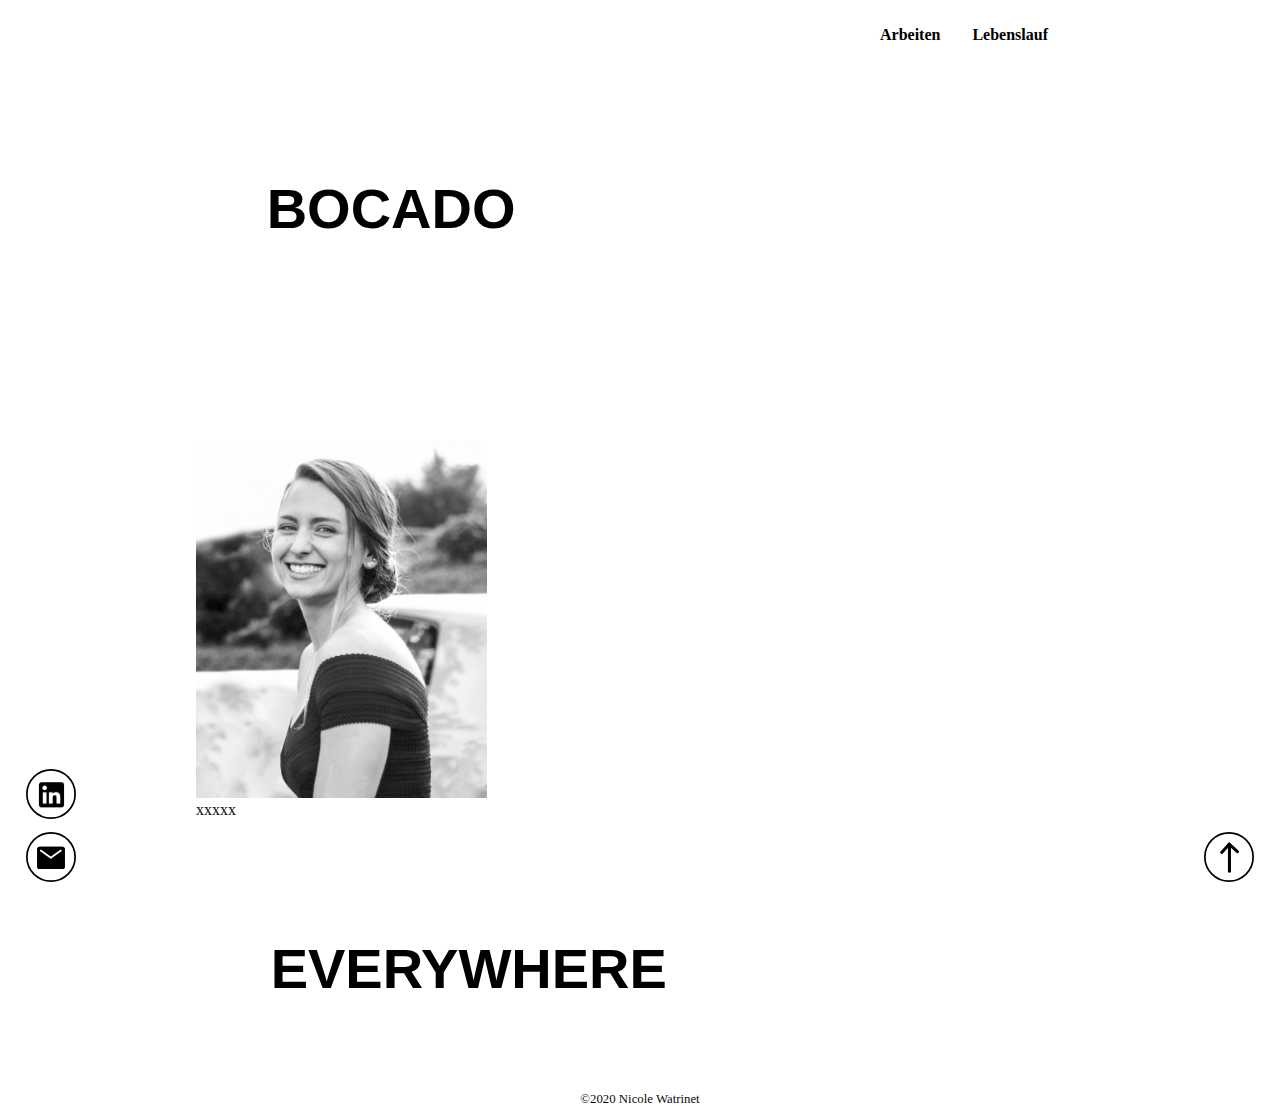
==== arbeiten.html @ c2a47a8d "Anpassung Mobile, Footer und Anfang Seite Arbeitenübersicht" ====
<!-- auskommentieren -->

<!DOCTYPE html>

<html lang="en">

<head>
  <meta charset="utf-8">
  <title >Nicole Watrinet</title>
  <meta name="description" content="Lebenslauf">
  <meta name="viewport" content="width=device-width, initial-scale=1">
  <link rel="stylesheet" href="css/foundation.css">
  <link rel="stylesheet" href="css/normalize.css">
  <link rel="stylesheet" href="css/style.css">
  <link rel="stylesheet" type="text/css" href="css/arbeiten.css">
  <script></script>

</head>

<body>
	<nav class="top-bar topbar-responsive">
  <div id="topbar-responsive" class="topbar-responsive-links">
    <div class="top-bar-right">
      <ul class="menu align-right horizontal">
        <li><a href="arbeiten.html"  class="active" >Arbeiten</a></li>
        <li> </li>
        <li><a href="https://niciwatri.github.io/curriculum-vitae">Lebenslauf</a></li>
      </ul>
    </div>
  </div>
</nav>

<div class="contact">	
	<div class="icon">
			<a href="https://www.linkedin.com/in/nicole-watrinet-79b214116"> <img src="img/linkedin.svg" alt="Linkedin"> </a>
			<br>
			<br>
			<a href="mailto:nicolewatrinet@outlook.com"> <img src="img/mail.svg" alt="E-Mail"> </a>
	</div>
</div>

	


<div class="top">	
	<div class="icon">
			<a href="#top"> <img src="img/pfeil-nach-oben.svg" alt="Zum Anfang"> </a>
	</div>
</div>


<div class="portfolio-resume grid-y" >
	<div class="cells large-11 large-offset-1"><h2>Bocado</h2></div>

<div class="grid-x">
  <div class="cell small-12 medium-5 large-4 renatos-awesome"> 
    <div class="image-wraper"> 
      <img class="hoverbild" src="img/nicole-watrinet.jpg" alt="Porträt Nicole Watrinet schwarz-weiss"> 
      <a href="http://html-seminar.de">
        <img class="bildfarbig" src="img/nicole-watrinet-farbig.jpg" alt="Porträt Nicole Watrinet farbig"> 
      </a> 
    </div>
    <figcaption>xxxxx</figcaption>
  </div>

  


	<div class="cell large-11 large-offset-1"><h2>Everywhere</h2></div>


</div>


</body>

<footer>
  <div>©2020 Nicole Watrinet</div>
</footer>

</html>
---- css/style.css ----
@import 'foundation';

@font-face { font-family: 'Gilroy-ExtraBold.otf' 'Gilroy-Ligt.otf';
             src: url('Gilroy/Gilroy-ExtraBold.otf' 'Gilroy/Gilroy-Light.otf') format('opentype'); 
                }

@include foundation-xy-grid-classes(
  /* options
  $base-grid: true,
  $margin-grid: true,
  $padding-grid: true,
  $block-grid: true,
  $collapse: true,
  $offset: true,
  $vertical-grid: true,
  $frame-grid: true
  */
);

/* Navigation */
.top-bar-right li a {
  font-weight: 600;
}

.top-bar.topbar-responsive{
  justify-content: flex-end;
}

.top-bar{
  background-color: white;
}

.top-bar ul {
  background-color: white;
}
.topbar-responsive {
  padding: 1rem 1.5rem;
}

.topbar-responsive{
  color: black;
  vertical-align: middle;
}

.topbar-responsive .menu li:last-of-type {
  margin-right: 0;
}

.topbar-responsive .menu a {
  color: black;
  transition: color 0.15s ease-in;
}

.topbar-responsive .menu a:hover {
  color: #82142b;
  text-decoration: underline;
}

@media screen and (max-width: 39.9375em) {
  .topbar-responsive .menu a {
    padding: 0.875rem ;
  }
}


@media screen and (max-width: 39.9375em) /*mobile*/ {
  .topbar-responsive .menu .topbar-responsive-button {
    width: 100%;
    margin: 0.875rem ;
  }
}

@media screen and (max-width: 39.9375em) {
  .topbar-responsive {
    padding: 0.75rem;
  }
  .topbar-responsive .top-bar-title {
    position: relative;
    width: 100vw;
  }
  .topbar-responsive .top-bar-title span {
    position: absolute;
    right: 0;
    border: 1px solid #fefefe;
    border-radius: 5px;
    padding: 0.25rem 0.45rem;
    top: 50%;
    -webkit-transform: translateY(-50%);
        -ms-transform: translateY(-50%);
            transform: translateY(-50%);
  }
  .topbar-responsive .top-bar-title span .menu-icon {
    margin-bottom: 4px;
  }
}

@-webkit-keyframes fadeIn {
  from {
    opacity: 0;
  }
  to {
    opacity: 1;
  }
}

@keyframes fadeIn {
  from {
    opacity: 0;
  }
  to {
    opacity: 1;
  }
}

@-webkit-keyframes slideDown {
  0% {
    -webkit-transform: translateY(-100%);
            transform: translateY(-100%);
  }
  100% {
    -webkit-transform: translateY(0%);
            transform: translateY(0%);
  }
}

@keyframes slideDown {
  0% {
    -webkit-transform: translateY(-100%);
            transform: translateY(-100%);
  }
  100% {
    -webkit-transform: translateY(0%);
            transform: translateY(0%);
  }
}

@media screen and (max-width: 39.9375em) {
  .topbar-responsive-links {
    -webkit-animation-fill-mode: both;
            animation-fill-mode: both;
    -webkit-animation-duration: 0.5s;
            animation-duration: 0.5s;
    width: 100%;
    -webkit-animation: fadeIn 1s ease-in;
            animation: fadeIn 1s ease-in;
  }
}

/*Nav fertig*/

/* Reverse Mask */
.mask {
  
  display: inline-block;
  overflow: hidden;
  
  /* Background to mask */
  background-color: linear-gradient(to right, #90153b 25%, #389ef9 100%);
  -webkit-text-fill-color: transparent;
  -webkit-background-clip: text;
  -moz-background-clip: text;
  -o-background-clip: text;
  background-clip: text;
  
  /* Text size and style */
  /*font-family: Gilroy;
  font-size: 4.4em;
  font-weight: 900;
  line-height: 100%;
  text-transform: uppercase;
  letter-spacing: 0.025em;
  -webkit-text-stroke: none;*/
 }
 


#child {
  order: integer;
}

.container {
  display: flex;
  flex-flow: row wrap;
  flex-direction: row;
  flex-wrap: wrap;
  align-items: flex-start;
}

.cell{
      border:0px;
      padding: 4px;

    }

.navigation {
  margin-bottom: 6%;
  text-align: center;
  line-height: 1.1;
}

.contact{
  font-size: 1em;
  line-height: 80%;
  position: fixed;
  left: 2%;
  bottom: 2%;
  display: sticky;
}

.top{
  font-size: 1em;
  line-height: 80%;
  position: fixed;
  right: 2%;
  bottom: 2%;
  display: sticky;
}

.icon {
  display: inline-block;
  width: 50px;
  z-index: 100000;
}

.icon a:hover {
opacity: 0.5;
}

.image-wraper {
  position: relative;
}

.image-wraper:hover .hoverbild{
opacity: 0;
}

.image-wraper .hoverbild{
  position: absolute;
}

@media screen and (max-width: 650px) and (min-width: 450px){
  .icon {
    width: 40px;
    }

  h1 {
    font-size: 1.2em;
  }

  h2 {
    font-size: 2.5em;
  }

}

@media screen and (max-width: 450px){
  h2 {
    font-size: 2em;
  }

  h1 {
    font-size: 3em;
  }

  body {
   
    margin-right: 0;
    margin-left: 0:;

  }
}

footer {
  font-size: 0.8em;
  text-align: center;
  margin-bottom: 10px;
  margin-top: 30px;
}

.active {
  color: #82142b;
  text-decoration: underline;
}

body {
	background-color: white;
	font-family: Gilroy;
  margin-left: 15%;
  margin-right: 15%;
  -webkit-hyphens: auto;
  -ms-hyphens: auto;
  hyphens: auto;

}

h1:hover {
  -webkit-text-stroke: none;

}

h1 {
  font-family: Gilroy;
  color: white;
  font-size: 4.4em;
  font-weight: 900;
  line-height: 100%;
  text-transform: uppercase;
  letter-spacing: 0.025em;
  -webkit-text-stroke: 1.5px #000;
  z-index: 10000;
  -webkit-hyphens: none;
  -ms-hyphens: none;
  hyphens: none;
}

h2 {
  color: black;
  font-size: 3.5em;
  font-weight: 900;
  text-transform: uppercase;
  margin-top: 100px;
  -webkit-hyphens: none;
  -ms-hyphens: none;
  hyphens: none;
}

h3 {
  color: black;
  font-size: 1.2em;
  font-weight: 900;
  text-transform: uppercase;
  /*text-decoration: underline overline black;*/
  /*border-top: 2px solid black;
  border-bottom: 2px solid black;*/
}

.lead {
  font-size: 1.4em;
}

h4 {
  font-weight: 900;
  font-size: 1.2em;
}

p {
  font-size: 1.2em;
  line-height: 110%;
  margin: 1.5%;
  margin-top: 0;
}

.cell{
position: relative;
}



/* Portfolio Grid */
.grid-x {
  margin-bottom: 40px;
}

.portfolio-flex-item {
  margin-bottom: 40px;
}

h3:after {
  display: inline-block;
  position: absolute;
  left: 0;
  content: "";
  width: 6%;
  height: 65%;
  border-top: 2px solid black;
  border-bottom: 2px solid black;
}

.portfolio-flex-container {
  display: flex;
  flex-direction: row;
  flex-wrap: wrap;
  justify-content: space-between;
}
.portfolio-flex-container .portfolio-flex-item {
flex-basis: 33%;

}

.renatos-awesome {
margin-top: 20%;
}

/* Timeline */

.timeline .timeline-item::after, .timeline .timeline-item::before {
  clear: both;
  content: '';
  display: block;
  width: 100%;
}

.timeline {
  margin: 30px auto;
  padding: 0 10px;
  position: relative;
  transition: all 0.25s ease-in;
  width: 100%;
}

.timeline::before {
  background: black;
  content: '';
  height: 100%;
  left: 50%;
  position: absolute;
  top: 0;
  width: 3px;
}

.timeline::after {
  clear: both;
  content: '';
  display: table;
  width: 100%;
}

.timeline a {
  color: black;
  font-weight: bold;
  transition: all 0.25s ease-in;
}

.timeline a:hover {
  box-shadow: 0 1px 0px 0px #fefefe;
  transition: all 0.25s ease-in;
}

.timeline .timeline-item {
  margin-bottom: 50px;
  position: relative;
}

.timeline .timeline-item .timeline-icon {
  background: white;
  border-radius: 50%;
  border-color: black;
  border-width: 1.5px;
  border-style: solid;
  height: 50px;
  left: 50%;
  margin-left: -23px;
  overflow: hidden;
  position: absolute;
  top: 0;
  width: 50px;
}

.timeline .timeline-item .timeline-icon img,
.timeline .timeline-item .timeline-icon svg {
  left: 12px;
  position: relative;
  top: 10px;
}

.timeline .timeline-item .timeline-icon svg {
  top: 14px;
}

.timeline .timeline-item .timeline-content {
  padding: 20px;
  text-align: right;
  transition: all 0.25s ease-in;
  width: 45%;
  background: transparent;
}

.timeline .timeline-item .timeline-content p {
  color: black;
}

.timeline .timeline-item .timeline-content p {
  font-size: 16px;
  line-height: 1.4;
  margin-bottom: 0;
}

.timeline .timeline-item .timeline-content .timeline-content-date {
  font-size: 16px;
  font-weight: bold;
  margin-bottom: 2%;
  position: relative;
  /*border-top: 2px solid black;
  border-bottom: 2px solid black;*/
}
.timeline .timeline-item .timeline-content .timeline-content-date .year {
  position: relative;
}
.timeline .timeline-item .timeline-content .timeline-content-date span.year:after {
  display: inline-block;
  position: absolute;
  left: 0;
  top: 0;
  content: "";
  width: 40%;
  height: 100%;
  border-top: 2px solid black;
  border-bottom: 2px solid black;
}


.timeline .timeline-item .timeline-content .timeline-content-month {
  font-size: 0.875rem;
  text-transform: uppercase;
  font-weight: 400;
}

.timeline .timeline-item .timeline-content.right {
  float: right;
  text-align: left;
}

@media screen and (max-width: 39.9375em) {
  .timeline {
    margin: 30px;
    padding: 0;
    width: 90%;
  }
  .timeline::before {
    left: 0;
  }
  .timeline .timeline-item .timeline-content {
    float: right;
    text-align: left;
    width: 90%;
  }
  .timeline .timeline-item .timeline-content::before, .timeline .timeline-item .timeline-content.right::before {
    border-left: 0;
    border-right: 7px solid black;
    left: 10%;
    margin-left: -6px;
  }
  .timeline .timeline-item .timeline-icon {
    left: 0;
  }
}
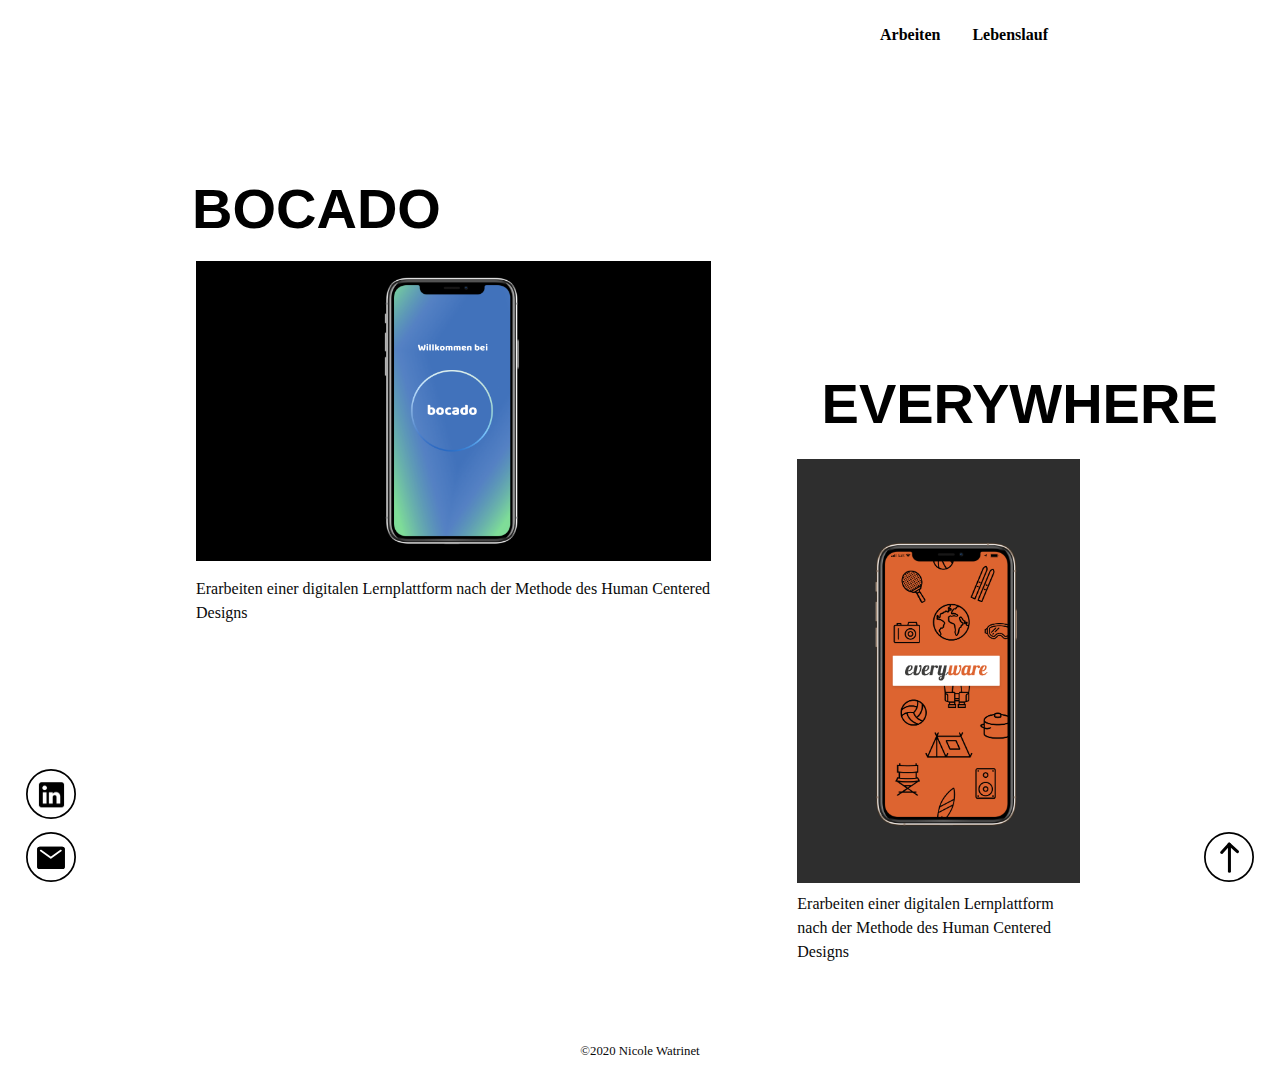
==== commit e50e819c: "anpassung Übersichtseite Arbeiten" ====
--- a/arbeiten.html
+++ b/arbeiten.html
@@ -19,55 +19,76 @@
 
 <body>
 	<nav class="top-bar topbar-responsive">
-  <div id="topbar-responsive" class="topbar-responsive-links">
-    <div class="top-bar-right">
-      <ul class="menu align-right horizontal">
-        <li><a href="arbeiten.html"  class="active" >Arbeiten</a></li>
-        <li> </li>
-        <li><a href="https://niciwatri.github.io/curriculum-vitae">Lebenslauf</a></li>
-      </ul>
+    <div id="topbar-responsive" class="topbar-responsive-links">
+      <div class="top-bar-right">
+        <ul class="menu align-right horizontal">
+          <li><a href="arbeiten.html"  class="active">Arbeiten</a></li>
+          <li> </li>
+          <li><a href="https://niciwatri.github.io/curriculum-vitae">Lebenslauf</a></li>
+        </ul>
+      </div>
     </div>
-  </div>
-</nav>
+  </nav>
 
-<div class="contact">	
-	<div class="icon">
-			<a href="https://www.linkedin.com/in/nicole-watrinet-79b214116"> <img src="img/linkedin.svg" alt="Linkedin"> </a>
-			<br>
-			<br>
-			<a href="mailto:nicolewatrinet@outlook.com"> <img src="img/mail.svg" alt="E-Mail"> </a>
-	</div>
-</div>
-
-	
+  <div class="contact">	
+   <div class="icon">
+     <a href="https://www.linkedin.com/in/nicole-watrinet-79b214116"> <img src="img/linkedin.svg" alt="Linkedin"> </a>
+     <br>
+     <br>
+     <a href="mailto:nicolewatrinet@outlook.com"> <img src="img/mail.svg" alt="E-Mail"> </a>
+   </div>
+ </div>
 
 
-<div class="top">	
-	<div class="icon">
-			<a href="#top"> <img src="img/pfeil-nach-oben.svg" alt="Zum Anfang"> </a>
-	</div>
-</div>
 
 
-<div class="portfolio-resume grid-y" >
-	<div class="cells large-11 large-offset-1"><h2>Bocado</h2></div>
-
-<div class="grid-x">
-  <div class="cell small-12 medium-5 large-4 renatos-awesome"> 
-    <div class="image-wraper"> 
-      <img class="hoverbild" src="img/nicole-watrinet.jpg" alt="Porträt Nicole Watrinet schwarz-weiss"> 
-      <a href="http://html-seminar.de">
-        <img class="bildfarbig" src="img/nicole-watrinet-farbig.jpg" alt="Porträt Nicole Watrinet farbig"> 
-      </a> 
-    </div>
-    <figcaption>xxxxx</figcaption>
-  </div>
-
-  
+ <div class="top">	
+   <div class="icon">
+     <a href="#top"> <img src="img/pfeil-nach-oben.svg" alt="Zum Anfang"> </a>
+   </div>
+ </div>
 
 
-	<div class="cell large-11 large-offset-1"><h2>Everywhere</h2></div>
+ <div class="portfolio-resume grid-y" >
 
+
+  <div class="grid-x">
+
+    <div class="cells large-7">
+      <h2>Bocado</h2>
+    </div>
+
+    <div class="cell small-12 medium-5 large-7"> 
+          <div class="bocado"> 
+             <a href="bocado.html">
+               <img src="img/bocado-startbild.png" alt="Ausschnitt aus der Bocado App"> 
+             </a>  
+           </div>
+           <figcaption>
+           Erarbeiten einer digitalen Lernplattform nach der Methode des Human Centered Designs</figcaption>
+
+
+   </div>
+
+<div class="cell large-4 large-offset-1">
+     <div class="cell large-4 large-offset-1">
+      <h2>Everywhere</h2>
+     </div>
+
+     <div class="cell small-12 medium-5 large-4"> 
+
+        <div class="bocado"> 
+         <a href="bocado.html">
+           <img src="img/everywhere_startbild.png" alt="Ausschnitt aus der Bocado App"> 
+         </a>  
+       </div>
+         <figcaption>
+         Erarbeiten einer digitalen Lernplattform nach der Methode des Human Centered Designs</figcaption>
+   </div>
+ </div>
+
+
+ </div>
 
 </div>
 
@@ -79,4 +100,4 @@
 </footer>
 
 </html>
- 
+
--- a/css/arbeiten.css
+++ b/css/arbeiten.css
@@ -0,0 +1,20 @@
+figcaption {
+	margin-top: 3%;
+
+}
+
+.bocado {
+	max-width: ;
+}
+
+
+img {
+	width: 100%;
+	-webkit-transition: .3s ease-in-out;
+	transition: .3s ease-in-out;
+}
+
+
+img:hover {
+	width: 110%;
+}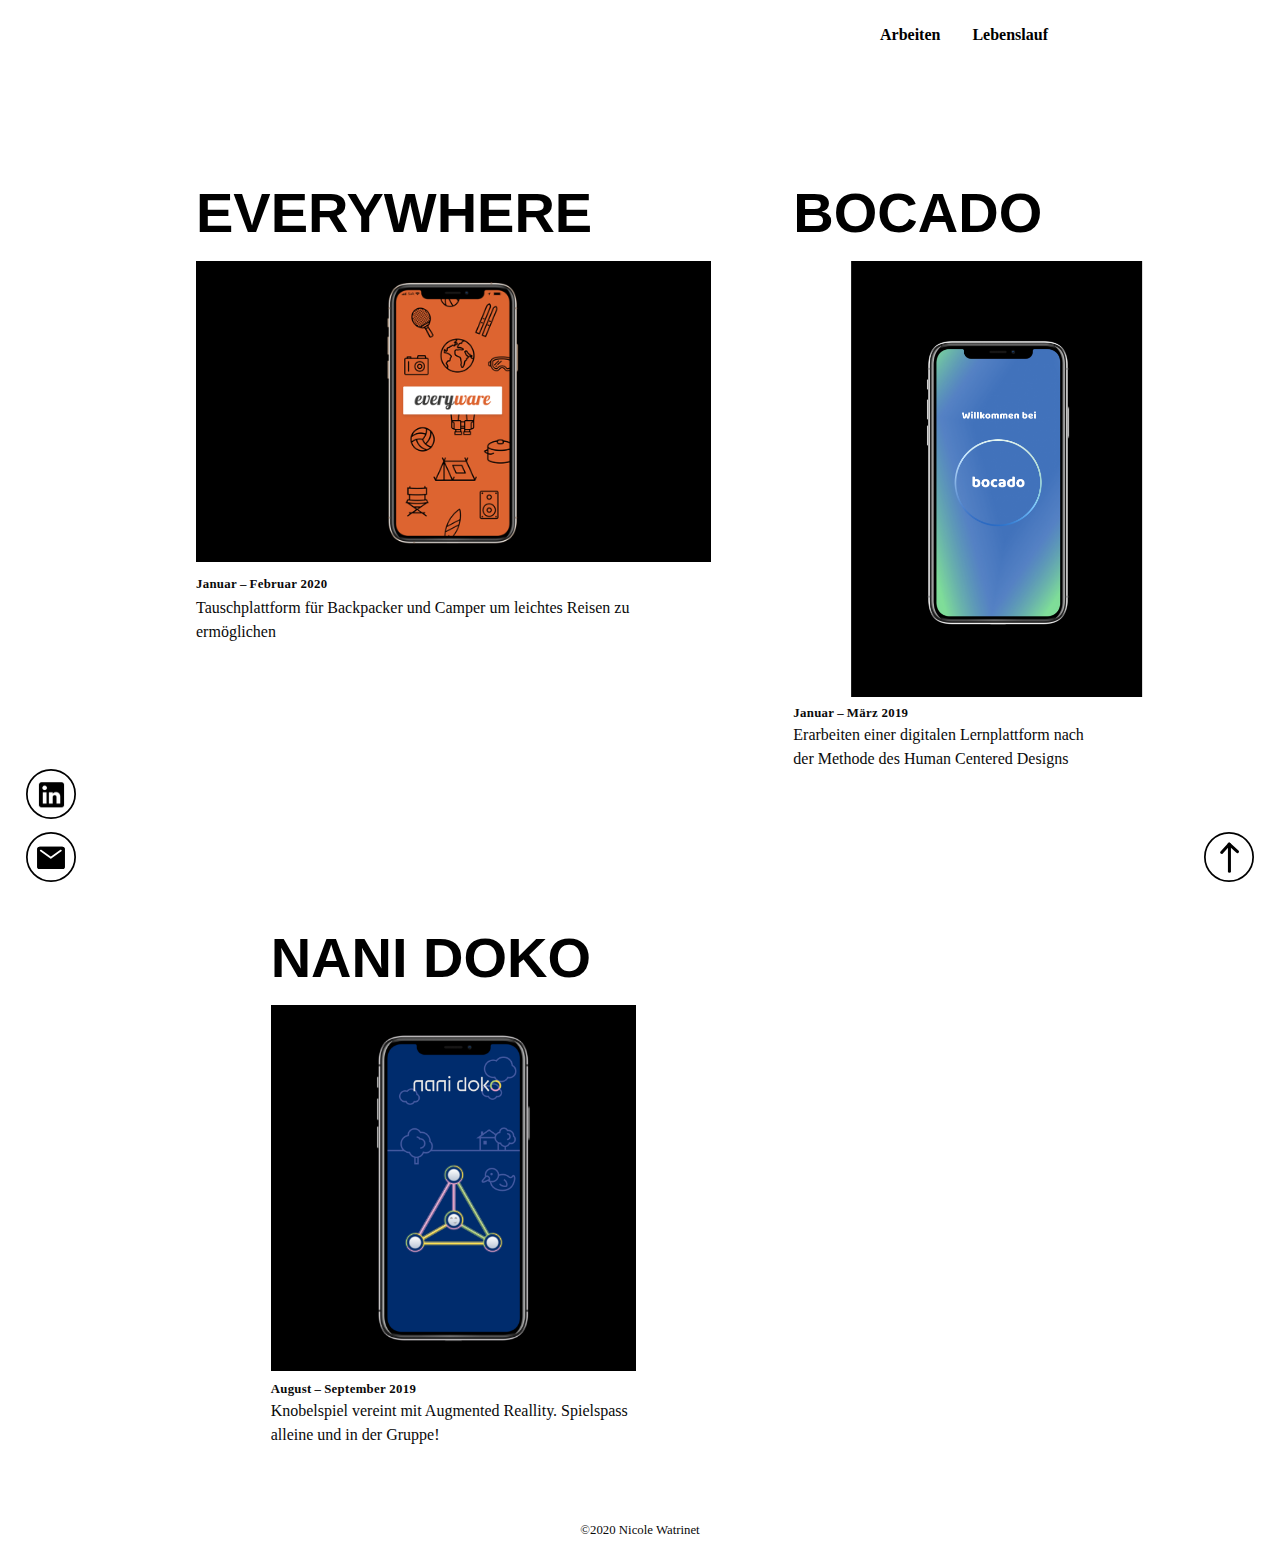
==== commit 20825c84: "Anpassungen Übersicht Arbeiten und Bocado-Unterseite" ====
--- a/arbeiten.html
+++ b/arbeiten.html
@@ -54,39 +54,47 @@
 
   <div class="grid-x">
 
-    <div class="cells large-7">
-      <h2>Bocado</h2>
-    </div>
+    <div class="cell small-12 medium-5 large-7"> 
+      <h2>Everywhere</h2>
+          <div class="everywhere"> 
+         <a href="everywhere.html">
+           <img src="img/everywhere_startbild_breit.png" alt="Startbildschirm der Everywhere App"> 
+         </a>  
+       </div>
+       <p class="date">Januar&#x202F;–&#x202F;Februar 2020</p>
+         <figcaption>
+         Tauschplattform für Backpacker und Camper um leichtes Reisen zu ermöglichen</figcaption>
+   </div>
 
-    <div class="cell small-12 medium-5 large-7"> 
+
+     <div class="cell small-12 medium-5 large-4 large-offset-1"> 
+       <h2>Bocado</h2>
           <div class="bocado"> 
              <a href="bocado.html">
-               <img src="img/bocado-startbild.png" alt="Ausschnitt aus der Bocado App"> 
+               <img src="img/bocado-startbild_schmal.png" alt="Startbildschirm der App Bocado"> 
              </a>  
            </div>
+           <p class="date">Januar&#x202F;–&#x202F;März 2019</p>
            <figcaption>
            Erarbeiten einer digitalen Lernplattform nach der Methode des Human Centered Designs</figcaption>
-
-
-   </div>
-
-<div class="cell large-4 large-offset-1">
-     <div class="cell large-4 large-offset-1">
-      <h2>Everywhere</h2>
-     </div>
-
-     <div class="cell small-12 medium-5 large-4"> 
-
-        <div class="bocado"> 
-         <a href="bocado.html">
-           <img src="img/everywhere_startbild.png" alt="Ausschnitt aus der Bocado App"> 
-         </a>  
-       </div>
-         <figcaption>
-         Erarbeiten einer digitalen Lernplattform nach der Methode des Human Centered Designs</figcaption>
+        
    </div>
  </div>
 
+ <div class="grid-x">
+
+    <div class="cell small-12 medium-5 large-5 large-offset-1"> 
+          <div class="nani doko"> 
+            <h2>nani doko</h2>
+         <a href="nanidoko.html">
+           <img src="img/nanidoko-startbild_quadrat.png" alt="Startbildschirm des Games nani doko"> 
+         </a>  
+       </div>
+       <p class="date">August&#x202F;–&#x202F;September 2019</p>
+         <figcaption>
+         Knobelspiel vereint mit Augmented Reallity. Spielspass alleine und in der Gruppe!</figcaption>
+   </div>
+ </div>
 
  </div>
 
--- a/css/arbeiten.css
+++ b/css/arbeiten.css
@@ -1,12 +1,20 @@
 figcaption {
-	margin-top: 3%;
+	margin-top: 1%;
 
 }
 
 .bocado {
-	max-width: ;
+	translate: 20%;
 }
 
+.box {
+	border-style: solid;
+	border-width: 1px;
+	height: 60%;
+	width: 80%;
+	padding: 1em;
+	margin-left: 1em;
+}
 
 img {
 	width: 100%;
@@ -17,4 +25,14 @@
 
 img:hover {
 	width: 110%;
+}
+
+
+.date {
+	font-size: 0.8rem;
+	font-weight: bold;
+	letter-spacing: 0.025em;
+	margin-top: 3%;
+	margin-left: 0;
+	margin-bottom: 0;
 }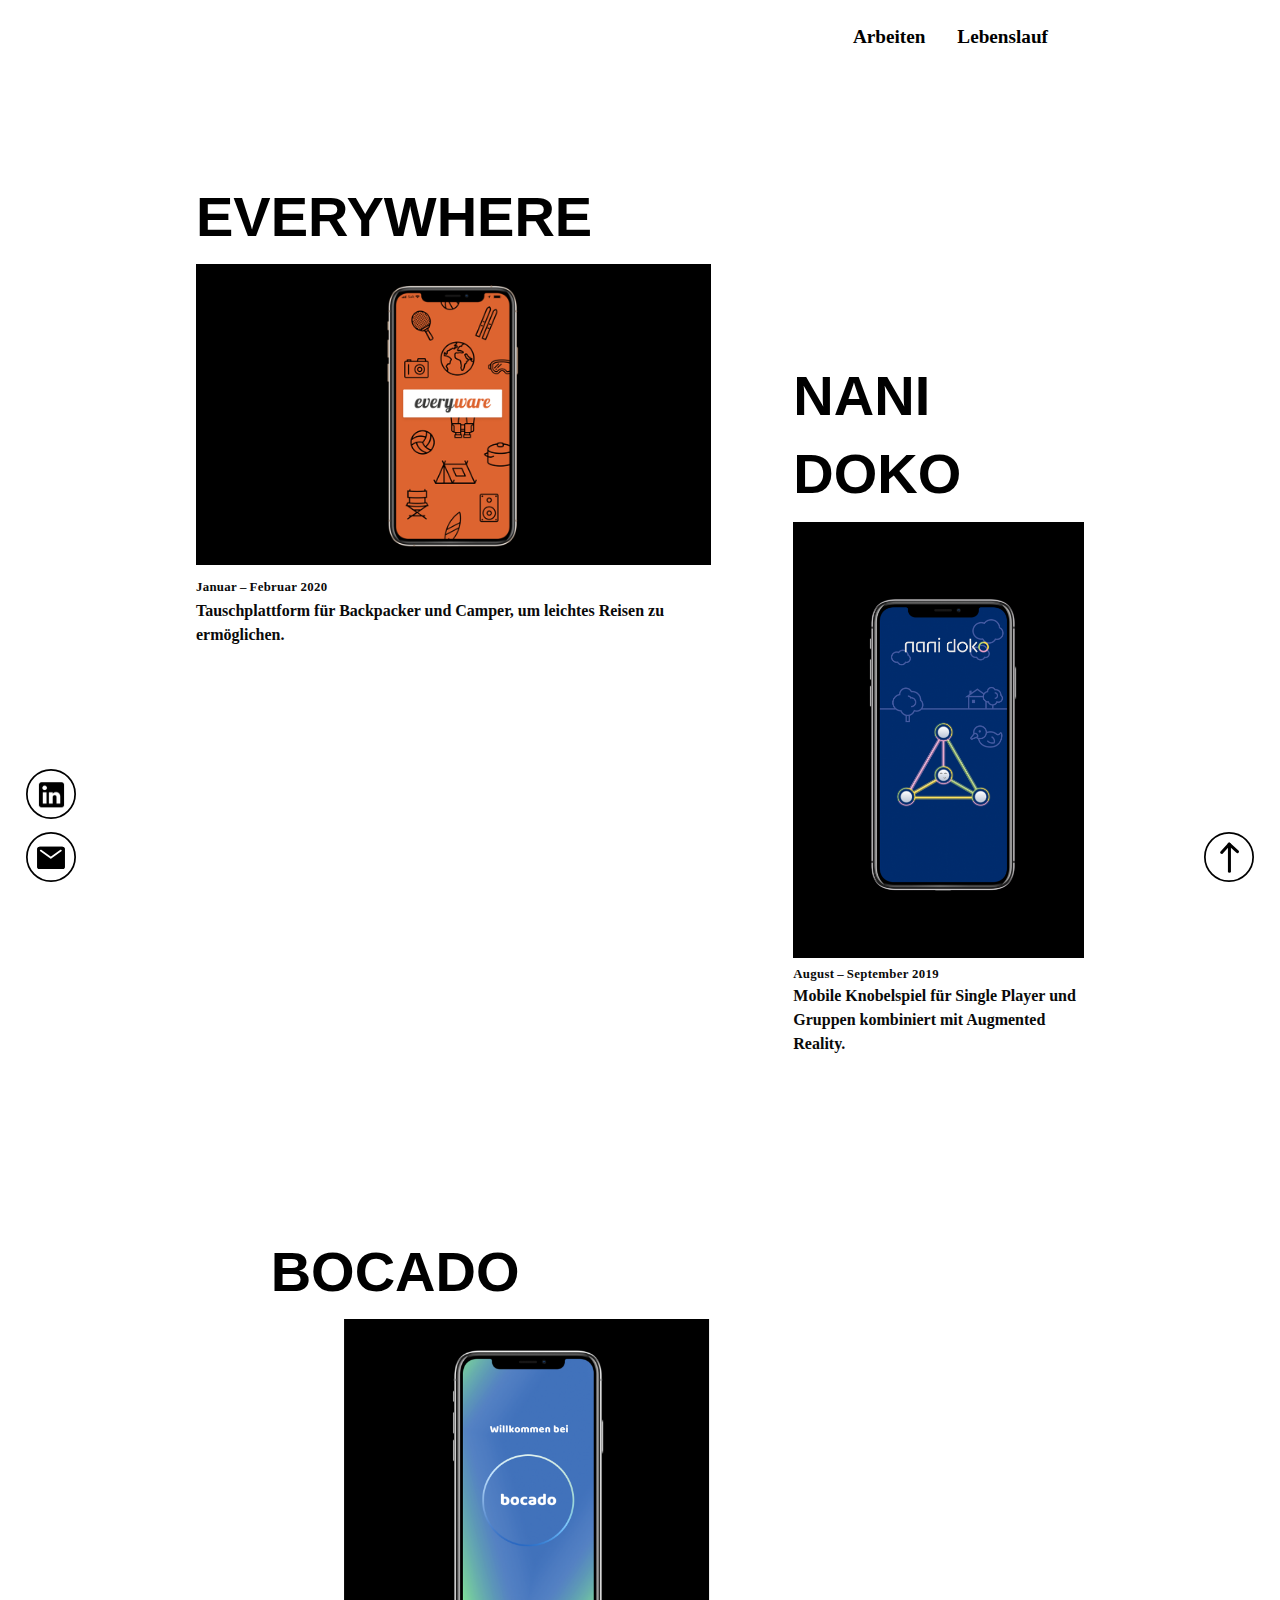
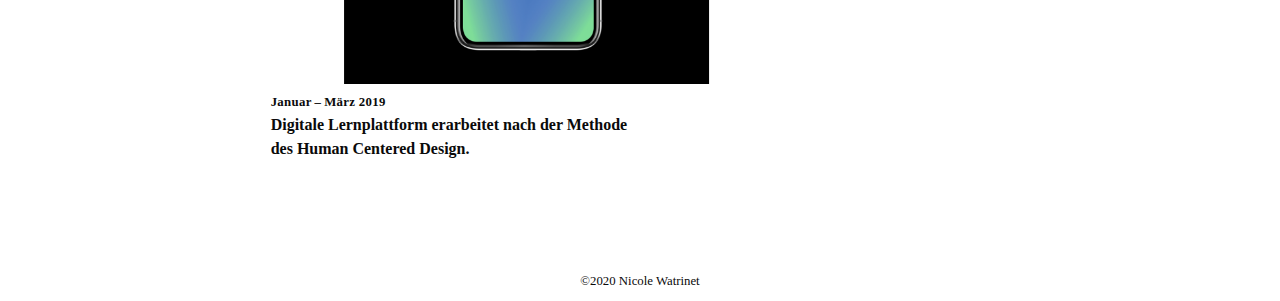
==== commit 86de08e4: "Detailseiten Arbeiten anpassen" ====
--- a/arbeiten.html
+++ b/arbeiten.html
@@ -63,20 +63,20 @@
        </div>
        <p class="date">Januar&#x202F;–&#x202F;Februar 2020</p>
          <figcaption>
-         Tauschplattform für Backpacker und Camper um leichtes Reisen zu ermöglichen</figcaption>
+         Tauschplattform für Backpacker und Camper, um leichtes Reisen zu ermöglichen.</figcaption>
    </div>
 
 
-     <div class="cell small-12 medium-5 large-4 large-offset-1"> 
-       <h2>Bocado</h2>
-          <div class="bocado"> 
-             <a href="bocado.html">
-               <img src="img/bocado-startbild_schmal.png" alt="Startbildschirm der App Bocado"> 
-             </a>  
-           </div>
-           <p class="date">Januar&#x202F;–&#x202F;März 2019</p>
-           <figcaption>
-           Erarbeiten einer digitalen Lernplattform nach der Methode des Human Centered Designs</figcaption>
+     <div class="cell small-12 medium-5 large-4 large-offset-1 top-versatz"> 
+       <div class="nanidoko"> 
+            <h2>nani doko</h2>
+         <a href="nanidoko.html">
+           <img src="img/nanidoko-startbild_schmal.png" alt="Startbildschirm des Games nani doko"> 
+         </a>  
+       </div>
+       <p class="date">August&#x202F;–&#x202F;September 2019</p>
+         <figcaption>
+         Mobile Knobelspiel für Single Player und Gruppen kombiniert mit Augmented Reality.</figcaption>
         
    </div>
  </div>
@@ -84,15 +84,17 @@
  <div class="grid-x">
 
     <div class="cell small-12 medium-5 large-5 large-offset-1"> 
-          <div class="nani doko"> 
-            <h2>nani doko</h2>
-         <a href="nanidoko.html">
-           <img src="img/nanidoko-startbild_quadrat.png" alt="Startbildschirm des Games nani doko"> 
-         </a>  
-       </div>
-       <p class="date">August&#x202F;–&#x202F;September 2019</p>
-         <figcaption>
-         Knobelspiel vereint mit Augmented Reallity. Spielspass alleine und in der Gruppe!</figcaption>
+          
+
+         <h2>Bocado</h2>
+          <div class="bocado"> 
+             <a href="bocado.html">
+               <img src="img/bocado-startbild_quadrat.png" alt="Startbildschirm der App Bocado"> 
+             </a>  
+           </div>
+           <p class="date">Januar&#x202F;–&#x202F;März 2019</p>
+           <figcaption>
+           Digitale Lernplattform erarbeitet nach der Methode des Human Centered Design.</figcaption>
    </div>
  </div>
 
--- a/css/style.css
+++ b/css/style.css
@@ -1,5 +1,3 @@
-@import 'foundation';
-
 @font-face { font-family: 'Gilroy-ExtraBold.otf' 'Gilroy-Ligt.otf';
              src: url('Gilroy/Gilroy-ExtraBold.otf' 'Gilroy/Gilroy-Light.otf') format('opentype'); 
                 }
@@ -253,6 +251,7 @@
 
 }
 
+
 @media screen and (max-width: 450px){
   h2 {
     font-size: 2em;
--- a/css/arbeiten.css
+++ b/css/arbeiten.css
@@ -3,17 +3,22 @@
 
 }
 
-.bocado {
-	translate: 20%;
+h4 {
+	margin-bottom: 0;
+	font-size: 0.8em;
 }
 
-.box {
-	border-style: solid;
-	border-width: 1px;
-	height: 60%;
-	width: 80%;
-	padding: 1em;
-	margin-left: 1em;
+p {
+	margin-left: 0;
+	margin-bottom: 5%;
+}
+
+h5 {
+	font-size: 1.2em;
+	font-weight: normal;
+	/*color: #82142b;*/
+	text-transform: uppercase;
+  letter-spacing: 0.025em;
 }
 
 img {
@@ -27,6 +32,50 @@
 	width: 110%;
 }
 
+a {
+	color: #82142b;
+}
+
+a:hover {
+	color: black;
+}
+
+
+ul  {
+	font-size: 1.2em;
+}
+
+figcaption {
+	font-weight: 700;
+	padding-bottom: 10%;
+}
+
+.top-versatz{
+	margin-top: 20%;
+}
+
+.bocado {
+	translate: 20%;
+
+}
+
+.nanidoko {
+	margin-top: 0;
+}
+
+.grid-x .nanidoko {
+	padding-top: 0;
+}
+
+.box {
+	border-style: solid;
+	border-width: 1px;
+	/*height: 40%;*/
+	width: 80%;
+	padding: 1em;
+	margin-left: 1em;
+}
+
 
 .date {
 	font-size: 0.8rem;
@@ -35,4 +84,27 @@
 	margin-top: 3%;
 	margin-left: 0;
 	margin-bottom: 0;
-}+}
+
+
+
+.head {
+	margin-bottom: 10%;
+}
+
+.arbeiten {
+	margin: 0;
+	margin-bottom: 2%;
+}
+
+/*CAROUSEL*/
+.main-carousel .carousel-cell {
+	width: 100%;
+	/*height: 100%;*/
+}
+.main-carousel .carousel-cell img {
+	width: auto;
+	margin: 0 auto;
+}
+
+
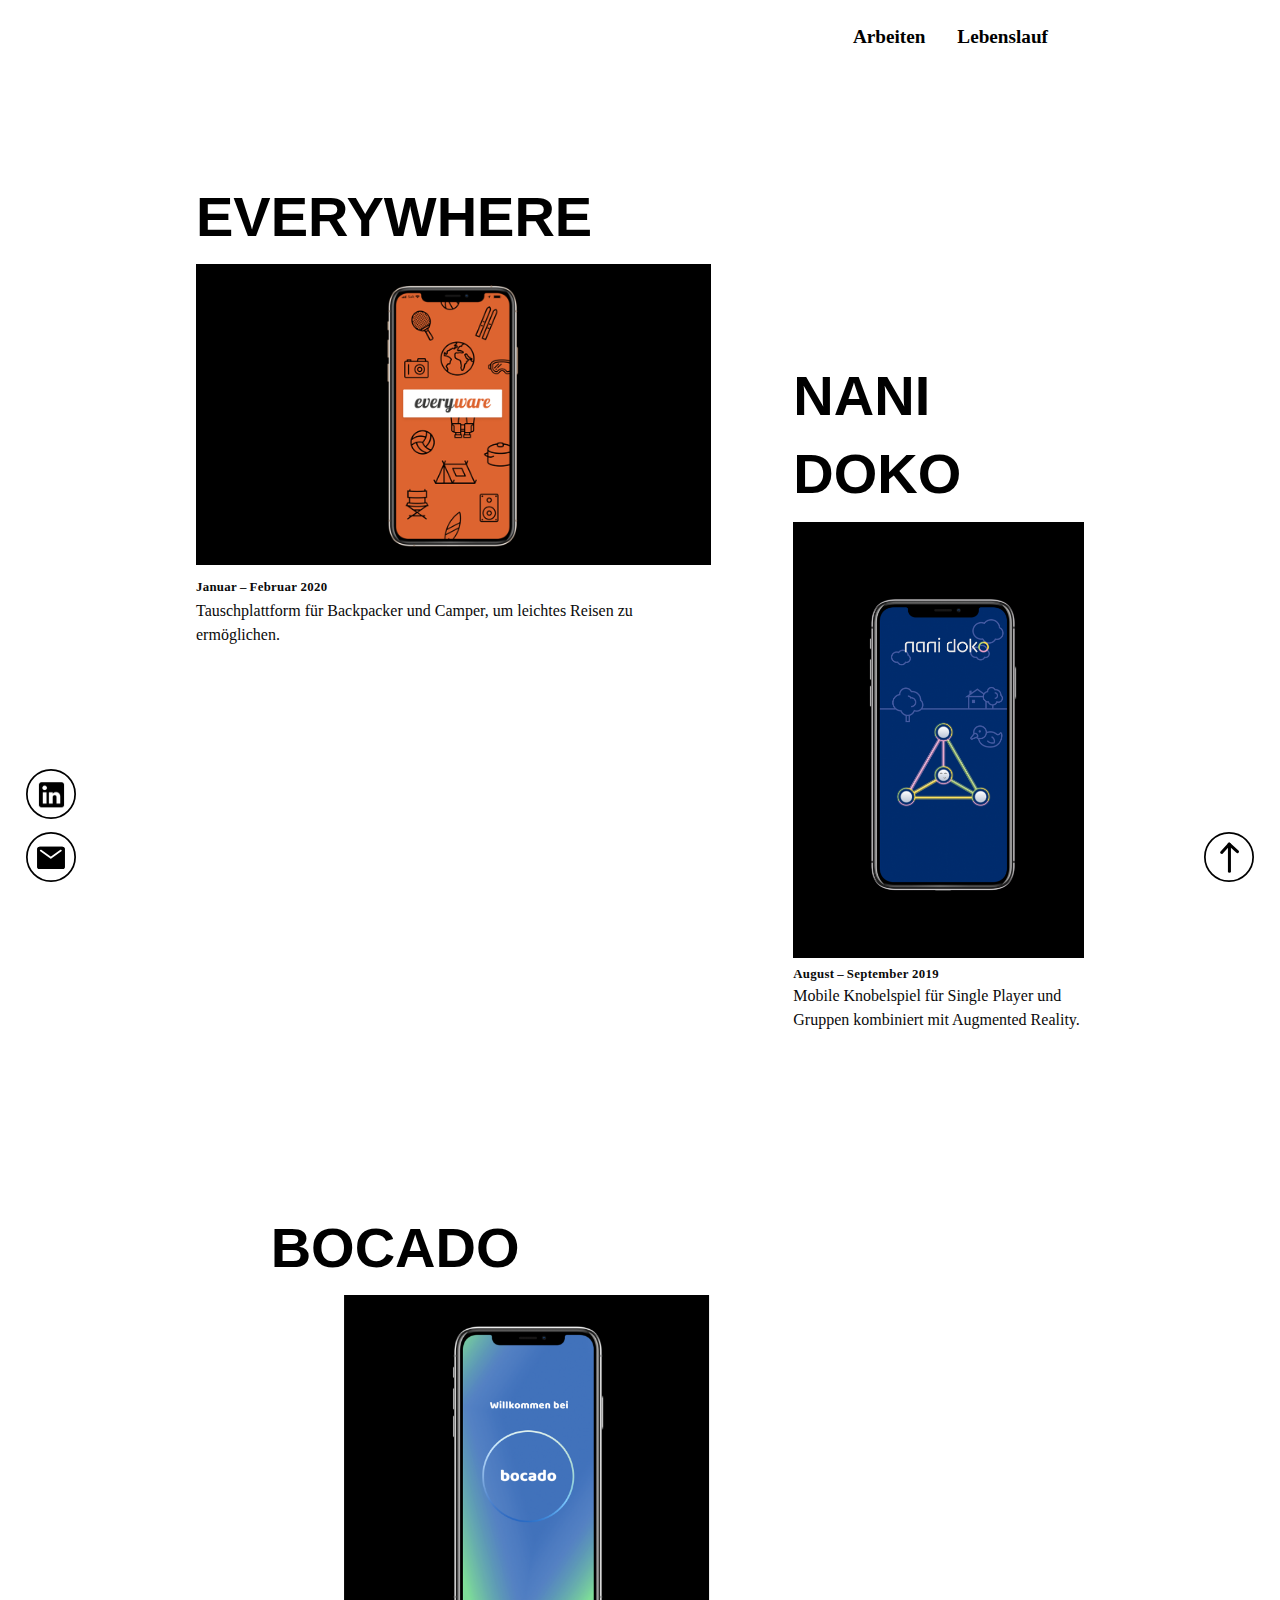
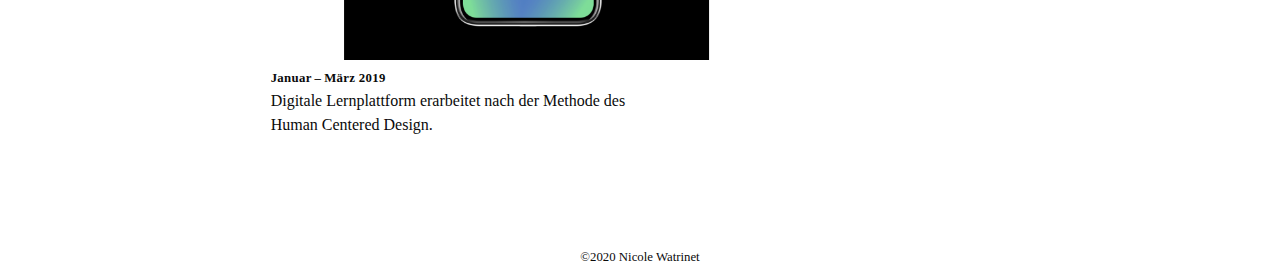
==== commit 0d00a4bc: "Schrift richtig einbetten" ====
--- a/arbeiten.html
+++ b/arbeiten.html
@@ -62,7 +62,7 @@
          </a>  
        </div>
        <p class="date">Januar&#x202F;–&#x202F;Februar 2020</p>
-         <figcaption>
+         <figcaption class="bildlegende">
          Tauschplattform für Backpacker und Camper, um leichtes Reisen zu ermöglichen.</figcaption>
    </div>
 
@@ -75,7 +75,7 @@
          </a>  
        </div>
        <p class="date">August&#x202F;–&#x202F;September 2019</p>
-         <figcaption>
+         <figcaption class="bildlegende">
          Mobile Knobelspiel für Single Player und Gruppen kombiniert mit Augmented Reality.</figcaption>
         
    </div>
@@ -93,7 +93,7 @@
              </a>  
            </div>
            <p class="date">Januar&#x202F;–&#x202F;März 2019</p>
-           <figcaption>
+           <figcaption class="bildlegende">
            Digitale Lernplattform erarbeitet nach der Methode des Human Centered Design.</figcaption>
    </div>
  </div>
--- a/css/style.css
+++ b/css/style.css
@@ -1,5 +1,5 @@
-@font-face { font-family: 'Gilroy-ExtraBold.otf' 'Gilroy-Ligt.otf';
-             src: url('Gilroy/Gilroy-ExtraBold.otf' 'Gilroy/Gilroy-Light.otf') format('opentype'); 
+@font-face { font-family: 'Gilroy-ExtraBold.otf' 'Gilroy-Light.otf';
+             src: url('../Gilroy/Gilroy-ExtraBold.otf' '../Gilroy/Gilroy-Light.otf') format('opentype'); 
                 }
 
 @include foundation-xy-grid-classes(
--- a/css/arbeiten.css
+++ b/css/arbeiten.css
@@ -48,6 +48,10 @@
 figcaption {
 	font-weight: 700;
 	padding-bottom: 10%;
+}
+
+.bildlegende {
+	font-weight: 200;
 }
 
 .top-versatz{
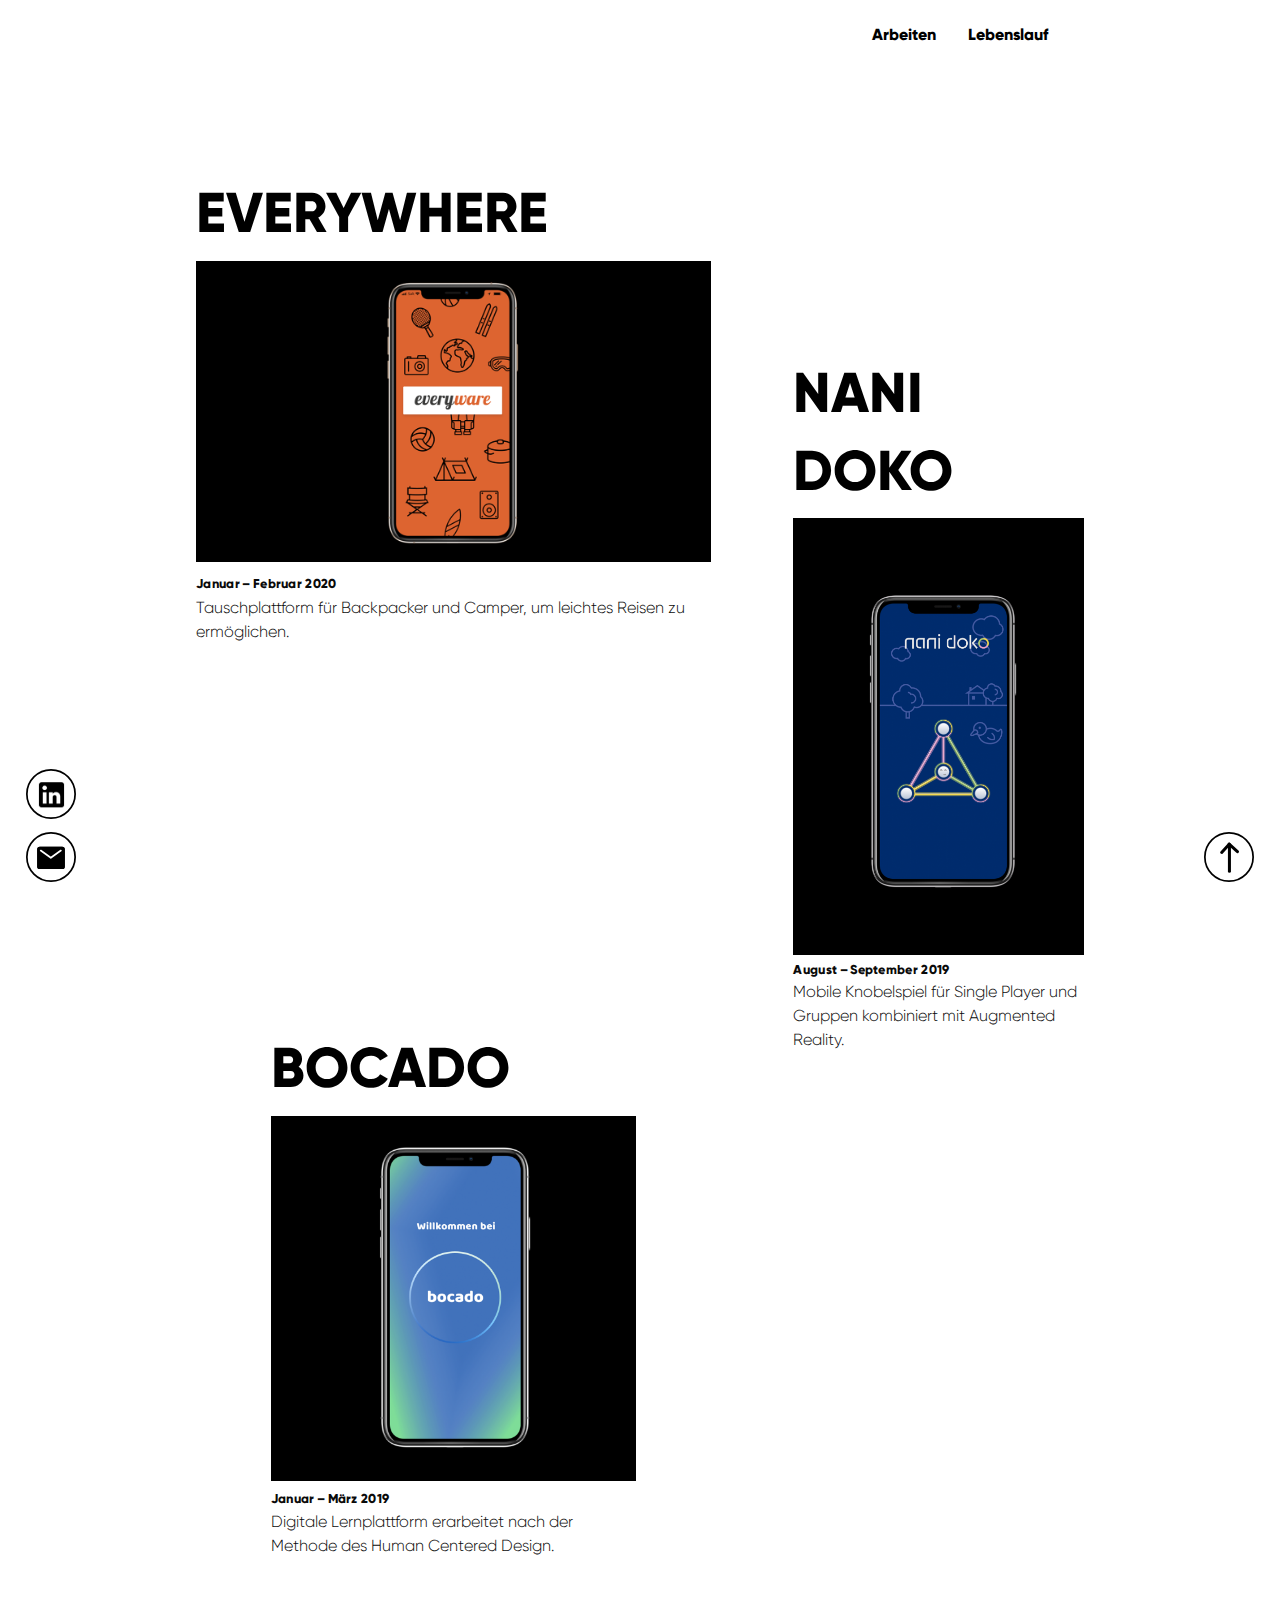
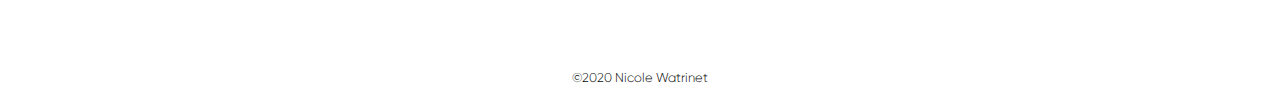
==== commit 23ae60e4: "Slider" ====
--- a/arbeiten.html
+++ b/arbeiten.html
@@ -81,7 +81,7 @@
    </div>
  </div>
 
- <div class="grid-x">
+ <div class="grid-x top-minus-versatz">
 
     <div class="cell small-12 medium-5 large-5 large-offset-1"> 
           
--- a/css/style.css
+++ b/css/style.css
@@ -1,6 +1,10 @@
-@font-face { font-family: 'Gilroy-ExtraBold.otf' 'Gilroy-Light.otf';
-             src: url('../Gilroy/Gilroy-ExtraBold.otf' '../Gilroy/Gilroy-Light.otf') format('opentype'); 
+@font-face { font-family: 'Gilroy-ExtraBold';
+             src: url('../Gilroy/Gilroy-ExtraBold.otf') format('opentype'); 
                 }
+
+@font-face { font-family: 'Gilroy-Light';
+             src: url('../Gilroy/Gilroy-Light.otf') format('opentype'); 
+                }                
 
 @include foundation-xy-grid-classes(
   /* options
@@ -15,9 +19,13 @@
   */
 );
 
+footer {
+ font-family: 'Gilroy-Light';
+}
+
 /* Navigation */
 .top-bar-right li a {
-  font-weight: 600;
+  font-family: 'Gilroy-ExtraBold';
 }
 
 .top-bar.topbar-responsive{
@@ -301,7 +309,7 @@
   font-family: Gilroy;
   color: white;
   font-size: 4.4em;
-  font-weight: 900;
+  font-family: 'Gilroy-ExtraBold';
   line-height: 100%;
   text-transform: uppercase;
   letter-spacing: 0.025em;
@@ -315,7 +323,7 @@
 h2 {
   color: black;
   font-size: 3.5em;
-  font-weight: 900;
+    font-family: 'Gilroy-ExtraBold';
   text-transform: uppercase;
   margin-top: 100px;
   -webkit-hyphens: none;
@@ -326,7 +334,7 @@
 h3 {
   color: black;
   font-size: 1.2em;
-  font-weight: 900;
+    font-family: 'Gilroy-ExtraBold';
   text-transform: uppercase;
   /*text-decoration: underline overline black;*/
   /*border-top: 2px solid black;
@@ -338,7 +346,7 @@
 }
 
 h4 {
-  font-weight: 900;
+    font-family: 'Gilroy-ExtraBold';
   font-size: 1.2em;
 }
 
@@ -347,6 +355,7 @@
   line-height: 110%;
   margin: 1.5%;
   margin-top: 0;
+  font-family: 'Gilroy-Light';
 }
 
 .cell{
@@ -426,7 +435,7 @@
 
 .timeline a {
   color: black;
-  font-weight: bold;
+    font-family: 'Gilroy-ExtraBold';
   transition: all 0.25s ease-in;
 }
 
@@ -486,7 +495,7 @@
 
 .timeline .timeline-item .timeline-content .timeline-content-date {
   font-size: 16px;
-  font-weight: bold;
+    font-family: 'Gilroy-ExtraBold';
   margin-bottom: 2%;
   position: relative;
   /*border-top: 2px solid black;
@@ -511,7 +520,7 @@
 .timeline .timeline-item .timeline-content .timeline-content-month {
   font-size: 0.875rem;
   text-transform: uppercase;
-  font-weight: 400;
+    font-family: 'Gilroy-Light';
 }
 
 .timeline .timeline-item .timeline-content.right {
@@ -542,5 +551,9 @@
   .timeline .timeline-item .timeline-icon {
     left: 0;
   }
-}
-
+
+  .top-minus-versatz {
+    margin-top: 0;
+  }
+}
+
--- a/css/arbeiten.css
+++ b/css/arbeiten.css
@@ -11,11 +11,12 @@
 p {
 	margin-left: 0;
 	margin-bottom: 5%;
+	font-family: 'Gilroy-Light';
 }
 
 h5 {
 	font-size: 1.2em;
-	font-weight: normal;
+	  font-family: 'Gilroy-Light';
 	/*color: #82142b;*/
 	text-transform: uppercase;
   letter-spacing: 0.025em;
@@ -41,17 +42,27 @@
 }
 
 
-ul  {
+.cell ul  {
 	font-size: 1.2em;
+	font-family: 'Gilroy-Light';
 }
 
 figcaption {
-	font-weight: 700;
+	  font-family: 'Gilroy-ExtraBold';
 	padding-bottom: 10%;
 }
 
+.flickity-viewport {
+	height: 600px;
+}
+
+.carousel-cell is-selected {
+	width: 60%;
+	height: 500px;
+}
+
 .bildlegende {
-	font-weight: 200;
+	  font-family: 'Gilroy-Light';
 }
 
 .top-versatz{
@@ -59,7 +70,6 @@
 }
 
 .bocado {
-	translate: 20%;
 
 }
 
@@ -83,7 +93,7 @@
 
 .date {
 	font-size: 0.8rem;
-	font-weight: bold;
+	  font-family: 'Gilroy-ExtraBold';
 	letter-spacing: 0.025em;
 	margin-top: 3%;
 	margin-left: 0;
@@ -91,6 +101,9 @@
 }
 
 
+.top-minus-versatz {
+  margin-top: -200px;
+}
 
 .head {
 	margin-bottom: 10%;
@@ -107,8 +120,30 @@
 	/*height: 100%;*/
 }
 .main-carousel .carousel-cell img {
+
+	margin: 0 auto;
+	display: block;
+ 	height: 600px;
 	width: auto;
-	margin: 0 auto;
 }
 
+.carousel-cell {
+  width: 100%; /* full width */
+  /* height: 200px; */
+/*  background: red;
+*/  /* center images in cells with flexbox */
+  display: flex;
+  flex-direction: column;
+  align-items: center;
+  justify-content: center;
 
+}
+.carousel.is-fullscreen .carousel-cell {
+  height: 100%;
+}
+
+.carousel-cell figcaption {
+  padding-bottom: 0;
+  margin: 0 10%;
+}
+
